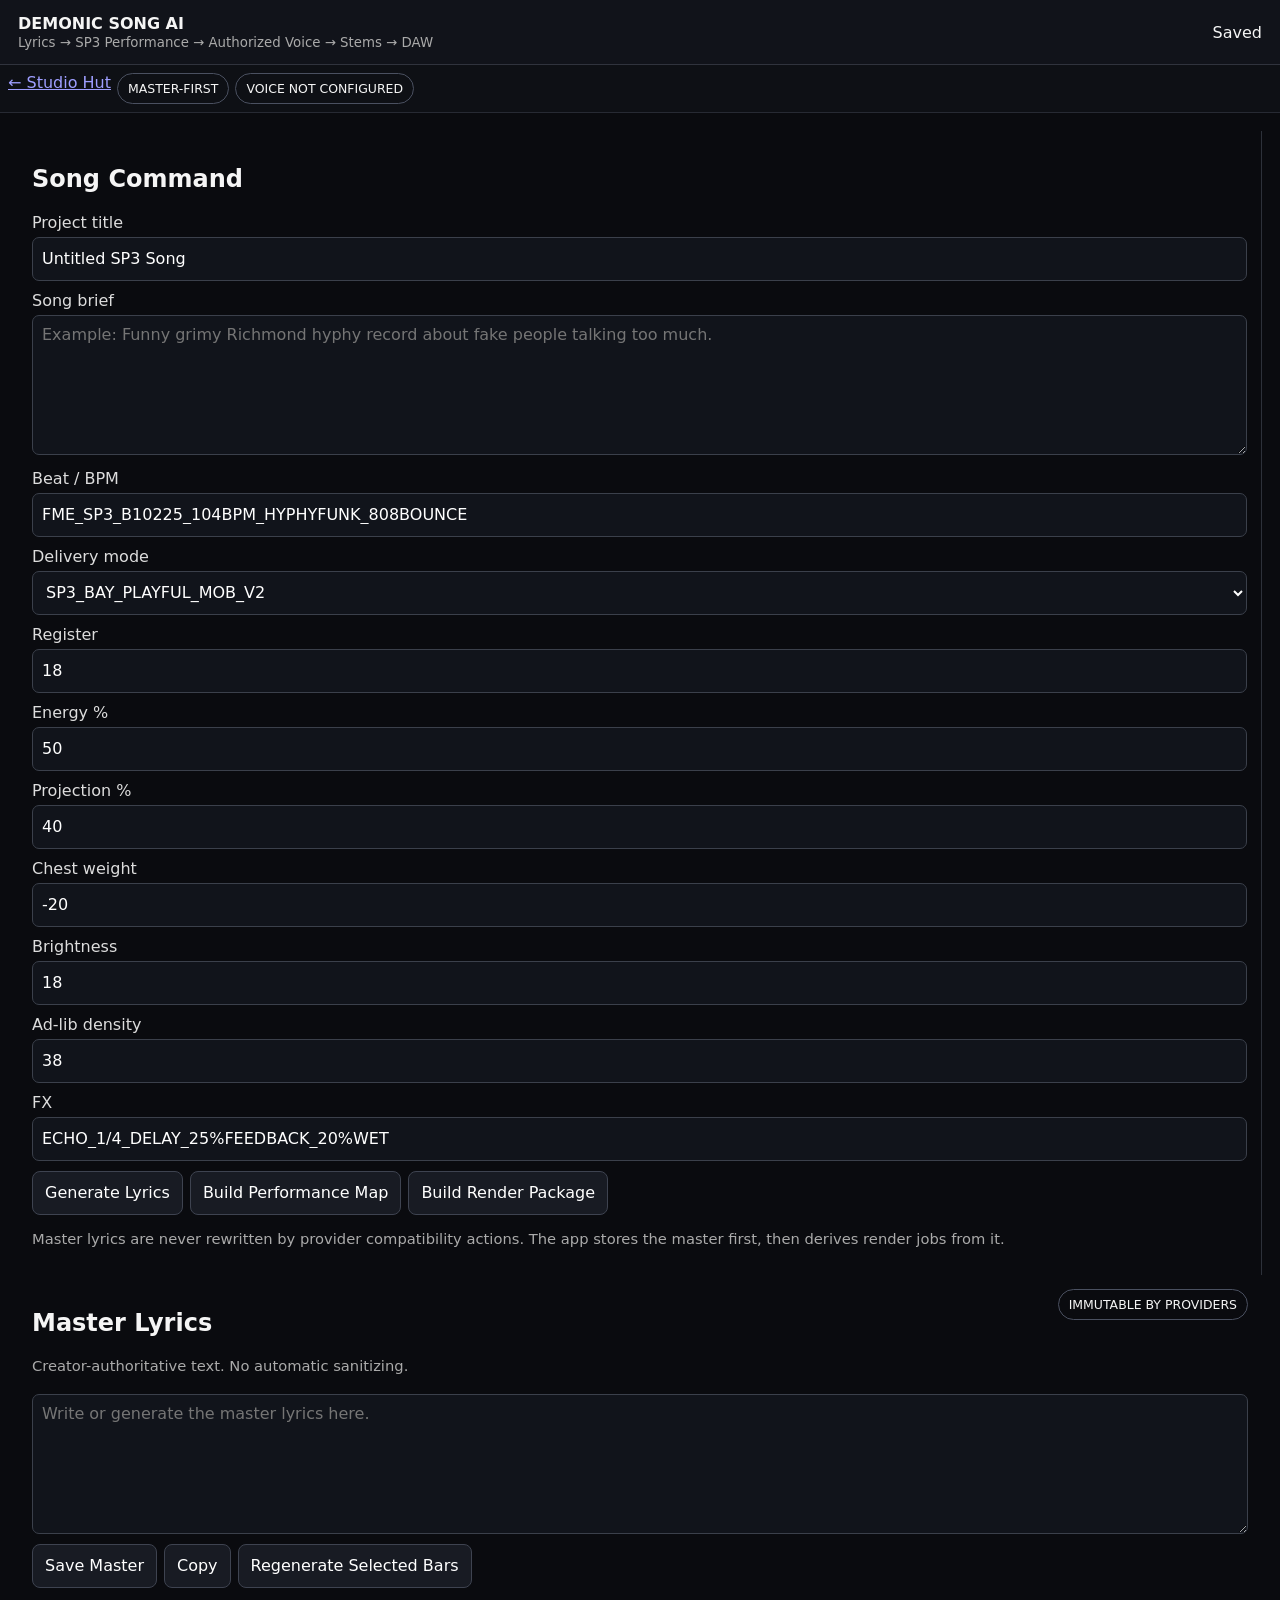
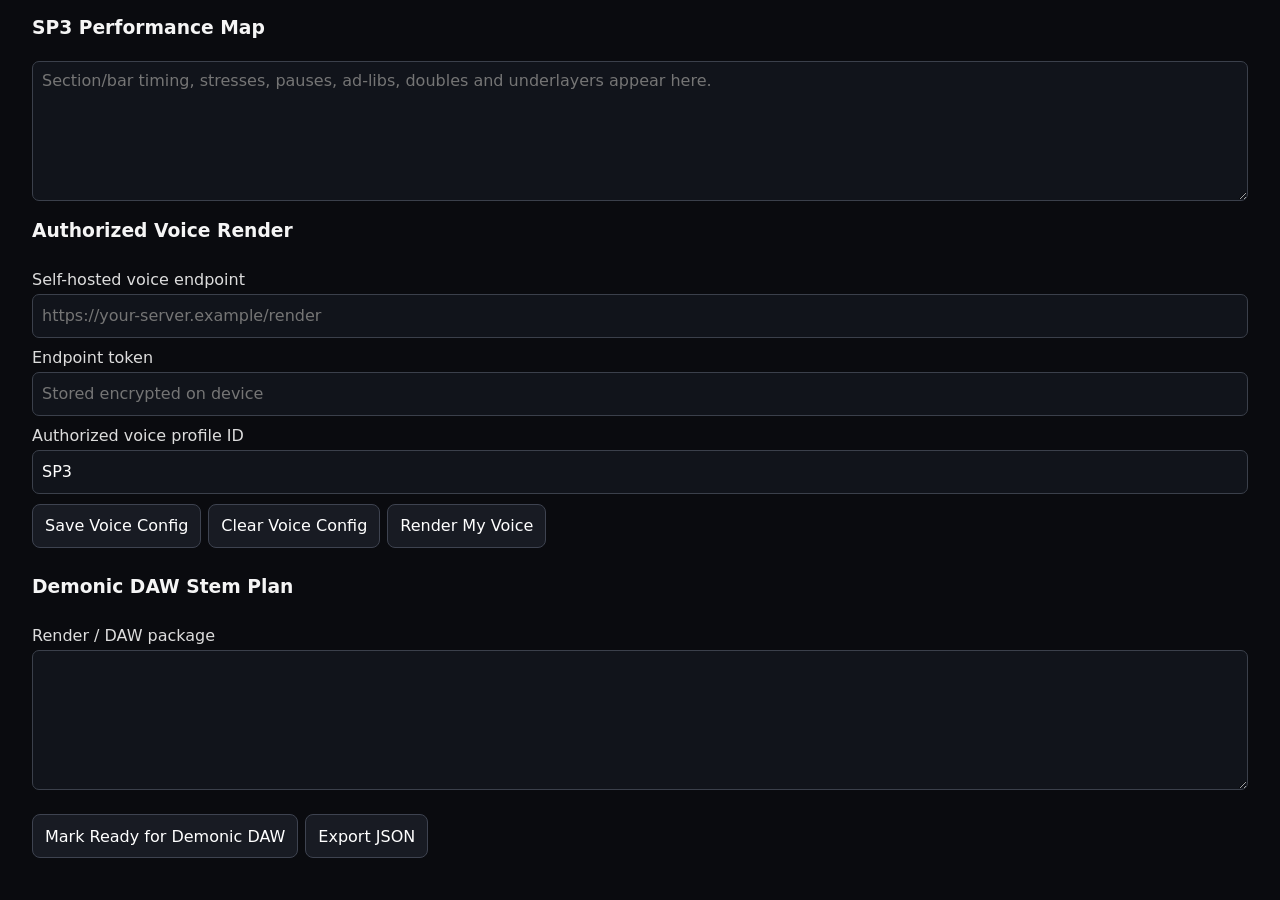
==== app/src/main/assets/music.html @ 5590c116 "Add Demonic Song AI workspace" ====
<!doctype html>
<html>
<head>
  <meta charset="utf-8">
  <meta name="viewport" content="width=device-width,initial-scale=1">
  <title>Demonic Song AI</title>
  <link rel="stylesheet" href="styles.css">
  <script>
    window.__fmePending=new Map();
    window.__fmeAndroidResult=(id,ok,payload)=>{const p=window.__fmePending.get(id);if(!p)return;window.__fmePending.delete(id);ok?p.resolve(payload):p.reject(new Error(payload));};
  </script>
</head>
<body>
<header>
  <div><b>DEMONIC SONG AI</b><small>Lyrics → SP3 Performance → Authorized Voice → Stems → DAW</small></div>
  <div id="saveState">Saved</div>
</header>
<nav>
  <a class="navLink" href="index.html">← Studio Hut</a>
  <span class="badge">MASTER-FIRST</span>
  <span id="voiceStatus" class="badge">VOICE NOT CONFIGURED</span>
</nav>
<main>
  <section class="panel wide musicGrid">
    <aside class="musicRail">
      <h2>Song Command</h2>
      <label>Project title<input id="songTitle" value="Untitled SP3 Song"></label>
      <label>Song brief<textarea id="songBrief" placeholder="Example: Funny grimy Richmond hyphy record about fake people talking too much."></textarea></label>
      <label>Beat / BPM<input id="beatCode" value="FME_SP3_B10225_104BPM_HYPHYFUNK_808BOUNCE"></label>
      <label>Delivery mode<select id="deliveryMode"><option>SP3_BAY_PLAYFUL_V1</option><option>SP3_BAY_MOB_V1</option><option>SP3_BAY_COMMAND_V1</option><option>SP3_BAY_WILD_V1</option><option selected>SP3_BAY_PLAYFUL_MOB_V2</option></select></label>
      <div class="parameterGrid">
        <label>Register<input id="register" type="number" value="18"></label>
        <label>Energy %<input id="energy" type="number" value="50" min="0" max="100"></label>
        <label>Projection %<input id="projection" type="number" value="40" min="0" max="100"></label>
        <label>Chest weight<input id="chest" type="number" value="-20"></label>
        <label>Brightness<input id="brightness" type="number" value="18"></label>
        <label>Ad-lib density<input id="adlibs" type="number" value="38" min="0" max="100"></label>
      </div>
      <label>FX<input id="fxCode" value="ECHO_1/4_DELAY_25%FEEDBACK_20%WET"></label>
      <div class="actions">
        <button id="generateLyrics">Generate Lyrics</button>
        <button id="buildPerformance">Build Performance Map</button>
        <button id="buildPackage">Build Render Package</button>
      </div>
      <p class="muted">Master lyrics are never rewritten by provider compatibility actions. The app stores the master first, then derives render jobs from it.</p>
    </aside>

    <article class="musicWork">
      <div class="sectionHead"><div><h2>Master Lyrics</h2><p class="muted">Creator-authoritative text. No automatic sanitizing.</p></div><span class="badge">IMMUTABLE BY PROVIDERS</span></div>
      <textarea id="masterLyrics" class="musicLyrics" placeholder="Write or generate the master lyrics here."></textarea>
      <div class="actions">
        <button id="saveMaster">Save Master</button>
        <button id="copyLyrics">Copy</button>
        <button id="regenerateSelection">Regenerate Selected Bars</button>
      </div>

      <h3>SP3 Performance Map</h3>
      <textarea id="performanceMap" class="codeArea" placeholder="Section/bar timing, stresses, pauses, ad-libs, doubles and underlayers appear here."></textarea>

      <h3>Authorized Voice Render</h3>
      <div class="voiceConfig">
        <label>Self-hosted voice endpoint<input id="voiceEndpoint" placeholder="https://your-server.example/render"></label>
        <label>Endpoint token<input id="voiceToken" type="password" autocomplete="off" placeholder="Stored encrypted on device"></label>
        <label>Authorized voice profile ID<input id="voiceProfile" value="SP3"></label>
        <div class="actions">
          <button id="saveVoiceConfig">Save Voice Config</button>
          <button id="clearVoiceConfig">Clear Voice Config</button>
          <button id="renderVoice">Render My Voice</button>
        </div>
      </div>
      <audio id="voicePreview" controls style="width:100%;display:none"></audio>
      <div id="renderStatus" class="status"></div>

      <h3>Demonic DAW Stem Plan</h3>
      <div id="stemPlan" class="stemGrid"></div>
      <label>Render / DAW package<textarea id="renderPackage" class="codeArea"></textarea></label>
      <div class="actions">
        <button id="sendToDaw">Mark Ready for Demonic DAW</button>
        <button id="exportPackage">Export JSON</button>
      </div>
      <div id="musicStatus" class="status"></div>
    </article>
  </section>
</main>
<script type="module" src="music.js"></script>
</body>
</html>
---- app/src/main/assets/styles.css ----
:root{font-family:Inter,system-ui,sans-serif;color-scheme:dark;background:#0a0b0f;color:#f5f5f5}*{box-sizing:border-box}body{margin:0}header{position:sticky;top:0;z-index:4;display:flex;justify-content:space-between;align-items:center;padding:14px 18px;background:#11131a;border-bottom:1px solid #30333d}header small{display:block;color:#aaa;margin-top:2px}nav{display:flex;overflow:auto;gap:6px;padding:8px;background:#0e1015;border-bottom:1px solid #272a33}button,select,input,textarea{font:inherit}button,select,input{min-height:44px}button{border:1px solid #3e4350;background:#181b23;color:#fff;border-radius:8px;padding:8px 12px}button:disabled{opacity:.38}.active{border-color:#a78bfa;background:#211b31}.tab{display:none}.tab.active{display:block}.grid{display:grid;grid-template-columns:minmax(280px,370px) 1fr;min-height:calc(100vh - 112px)}aside{padding:14px;border-right:1px solid #2d313a;overflow:auto}article{padding:14px;display:flex;flex-direction:column;min-width:0}.panel{max-width:1050px;margin:auto;padding:18px}.panel.wide{max-width:1400px}label{display:block;margin:10px 0;color:#ddd}input,select,textarea{width:100%;background:#11141b;color:#fff;border:1px solid #3b404b;border-radius:7px;padding:9px;margin-top:5px}.inline{display:flex;align-items:center;gap:8px}.inline input{width:auto}textarea{min-height:140px;resize:vertical}#manuscript{flex:1;min-height:65vh;line-height:1.55}.actions,.editorbar,.toolbar{display:flex;flex-wrap:wrap;gap:7px;margin:10px 0;align-items:end}.muted,#status,#providerStatus,.status{color:#aaa;font-size:.92rem}.danger{color:#ff8c8c}.ok{color:#9de0ae}.sectionHead{display:flex;justify-content:space-between;gap:12px;align-items:start}.badge{padding:7px 10px;border:1px solid #4a5060;border-radius:999px;font-size:.78rem}.planGrid{display:grid;grid-template-columns:repeat(2,minmax(0,1fr));gap:10px}.planCard,.stageCard,.card{background:#12151c;border:1px solid #303540;border-radius:9px;padding:10px;margin:8px 0}.locked{border-color:#8b5cf6}.studioShell{display:grid;grid-template-columns:260px 1fr;border:1px solid #303540;border-radius:10px;overflow:hidden}.studioRail{border-right:1px solid #303540;background:#0d0f14;padding:8px}.studioRail button{width:100%;text-align:left;margin:3px 0}.studioWork{padding:16px}.stageList{display:grid;gap:8px}.houseLoop{display:grid;grid-template-columns:repeat(7,minmax(110px,1fr));gap:8px;margin:18px 0}.houseStep{display:flex;min-height:96px;flex-direction:column;justify-content:space-between;text-align:left}.houseStep span{font-size:.76rem;color:#aaa}.houseStep small{font-size:.68rem;color:#8f95a3}.houseStep.current{border-color:#a78bfa;background:#211b31}.houseStep.complete{border-color:#5a8f68}.houseStep.complete small{color:#9de0ae}.houseWorkspace{display:grid;grid-template-columns:minmax(0,1.6fr) minmax(260px,.8fr);gap:12px}.houseRoomCard,.housePatternCard{background:#12151c;border:1px solid #303540;border-radius:12px;padding:16px}.housePatternCard p{line-height:1.55}#houseStepNotes{min-height:180px}@media(max-width:1100px){.houseLoop{grid-template-columns:repeat(3,minmax(0,1fr))}}@media(max-width:900px){.planGrid,.studioShell,.grid,.houseWorkspace{grid-template-columns:1fr}.studioRail{display:flex;overflow:auto;border-right:0;border-bottom:1px solid #303540}.studioRail button{min-width:210px}.houseLoop{grid-template-columns:repeat(2,minmax(0,1fr))}}
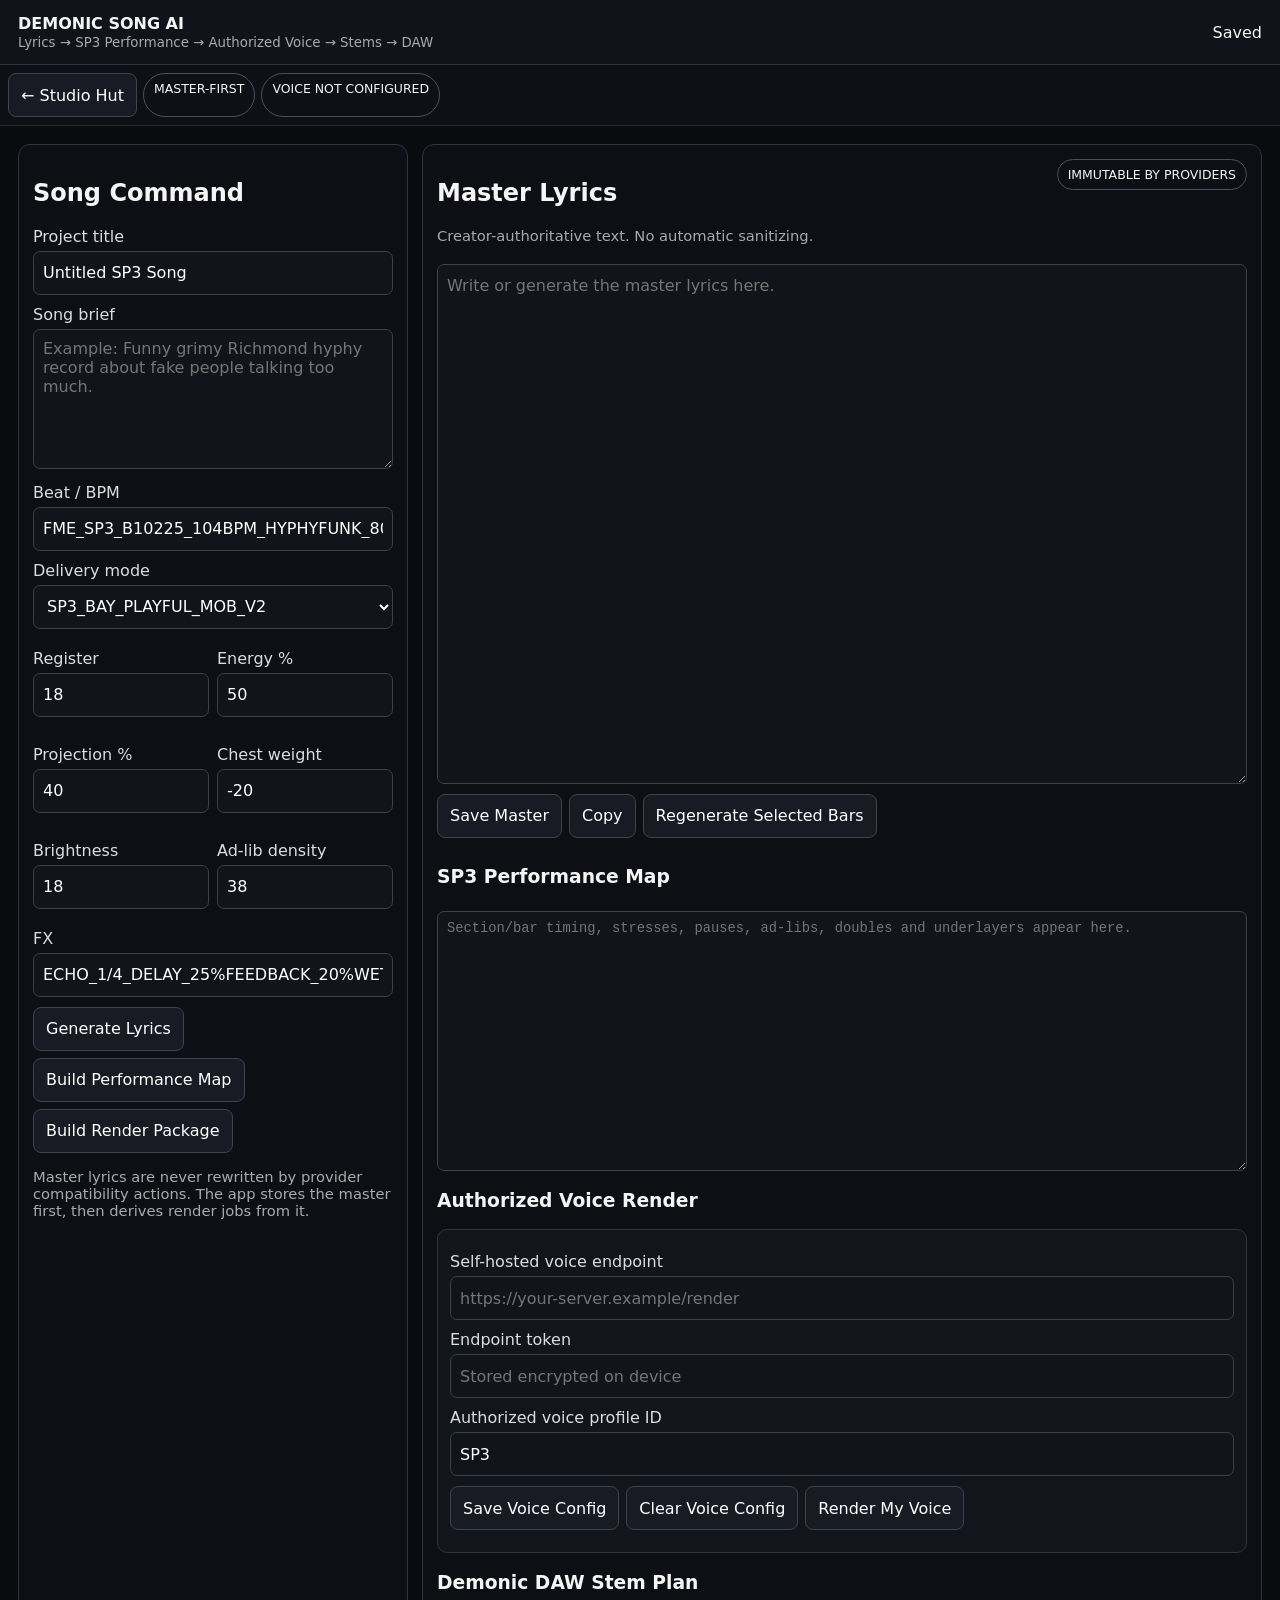
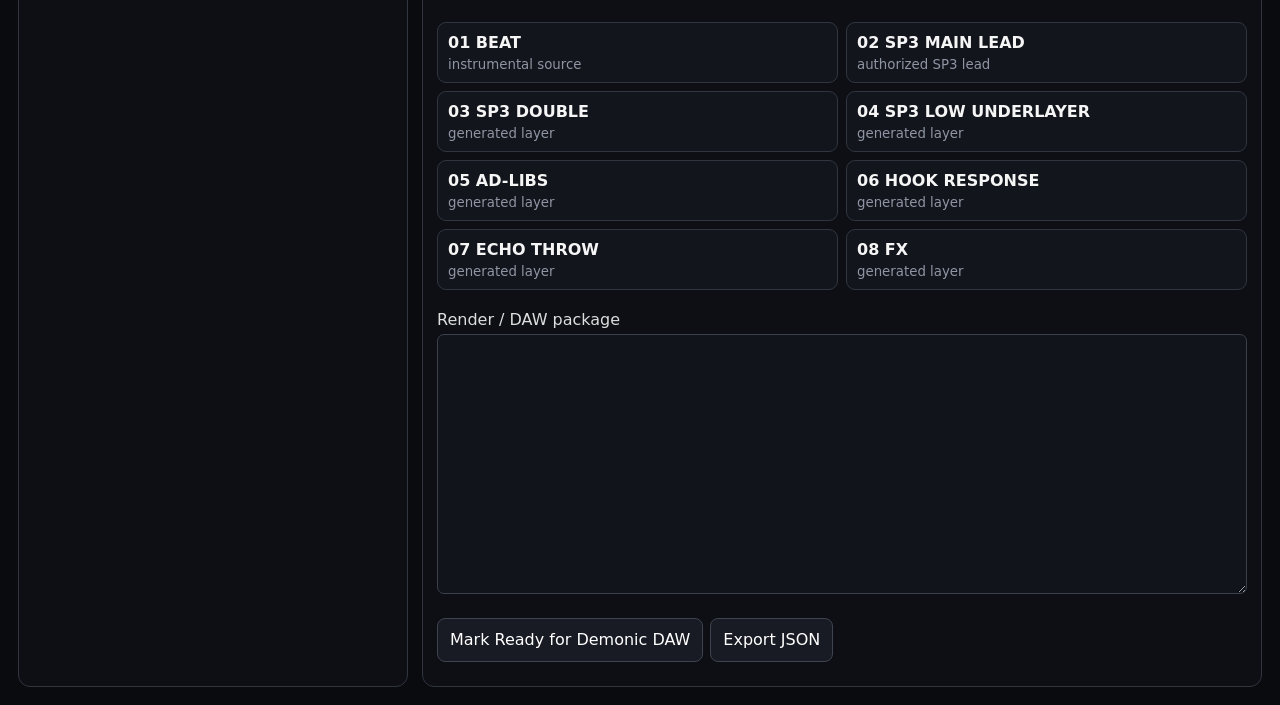
==== commit fddd07b6: "Apply Demonic Song AI workspace styles" ====
--- a/app/src/main/assets/music.html
+++ b/app/src/main/assets/music.html
@@ -5,6 +5,7 @@
   <meta name="viewport" content="width=device-width,initial-scale=1">
   <title>Demonic Song AI</title>
   <link rel="stylesheet" href="styles.css">
+  <link rel="stylesheet" href="music.css">
   <script>
     window.__fmePending=new Map();
     window.__fmeAndroidResult=(id,ok,payload)=>{const p=window.__fmePending.get(id);if(!p)return;window.__fmePending.delete(id);ok?p.resolve(payload):p.reject(new Error(payload));};
--- a/app/src/main/assets/music.css
+++ b/app/src/main/assets/music.css
@@ -0,0 +1 @@
+.navLink{display:inline-flex;align-items:center;min-height:44px;padding:8px 12px;border:1px solid #3e4350;border-radius:8px;color:#fff;text-decoration:none;background:#181b23}.musicGrid{display:grid;grid-template-columns:minmax(300px,390px) 1fr;gap:14px;max-width:none}.musicRail{border:1px solid #303540;border-radius:12px;background:#0d0f14}.musicWork{border:1px solid #303540;border-radius:12px;background:#0d0f14}.musicLyrics{min-height:520px;line-height:1.55}.codeArea{min-height:260px;font-family:ui-monospace,SFMono-Regular,Menlo,Consolas,monospace;font-size:.86rem}.parameterGrid{display:grid;grid-template-columns:repeat(2,minmax(0,1fr));gap:8px}.voiceConfig{padding:12px;border:1px solid #303540;border-radius:10px;background:#12151c}.stemGrid{display:grid;grid-template-columns:repeat(2,minmax(0,1fr));gap:8px;margin:10px 0}.stemCard{display:flex;flex-direction:column;gap:5px;padding:10px;border:1px solid #303540;border-radius:9px;background:#12151c}.stemCard small{color:#8f95a3}.badge.ok{border-color:#5a8f68;color:#9de0ae}@media(max-width:900px){.musicGrid{grid-template-columns:1fr}.musicLyrics{min-height:420px}.stemGrid{grid-template-columns:1fr}}
